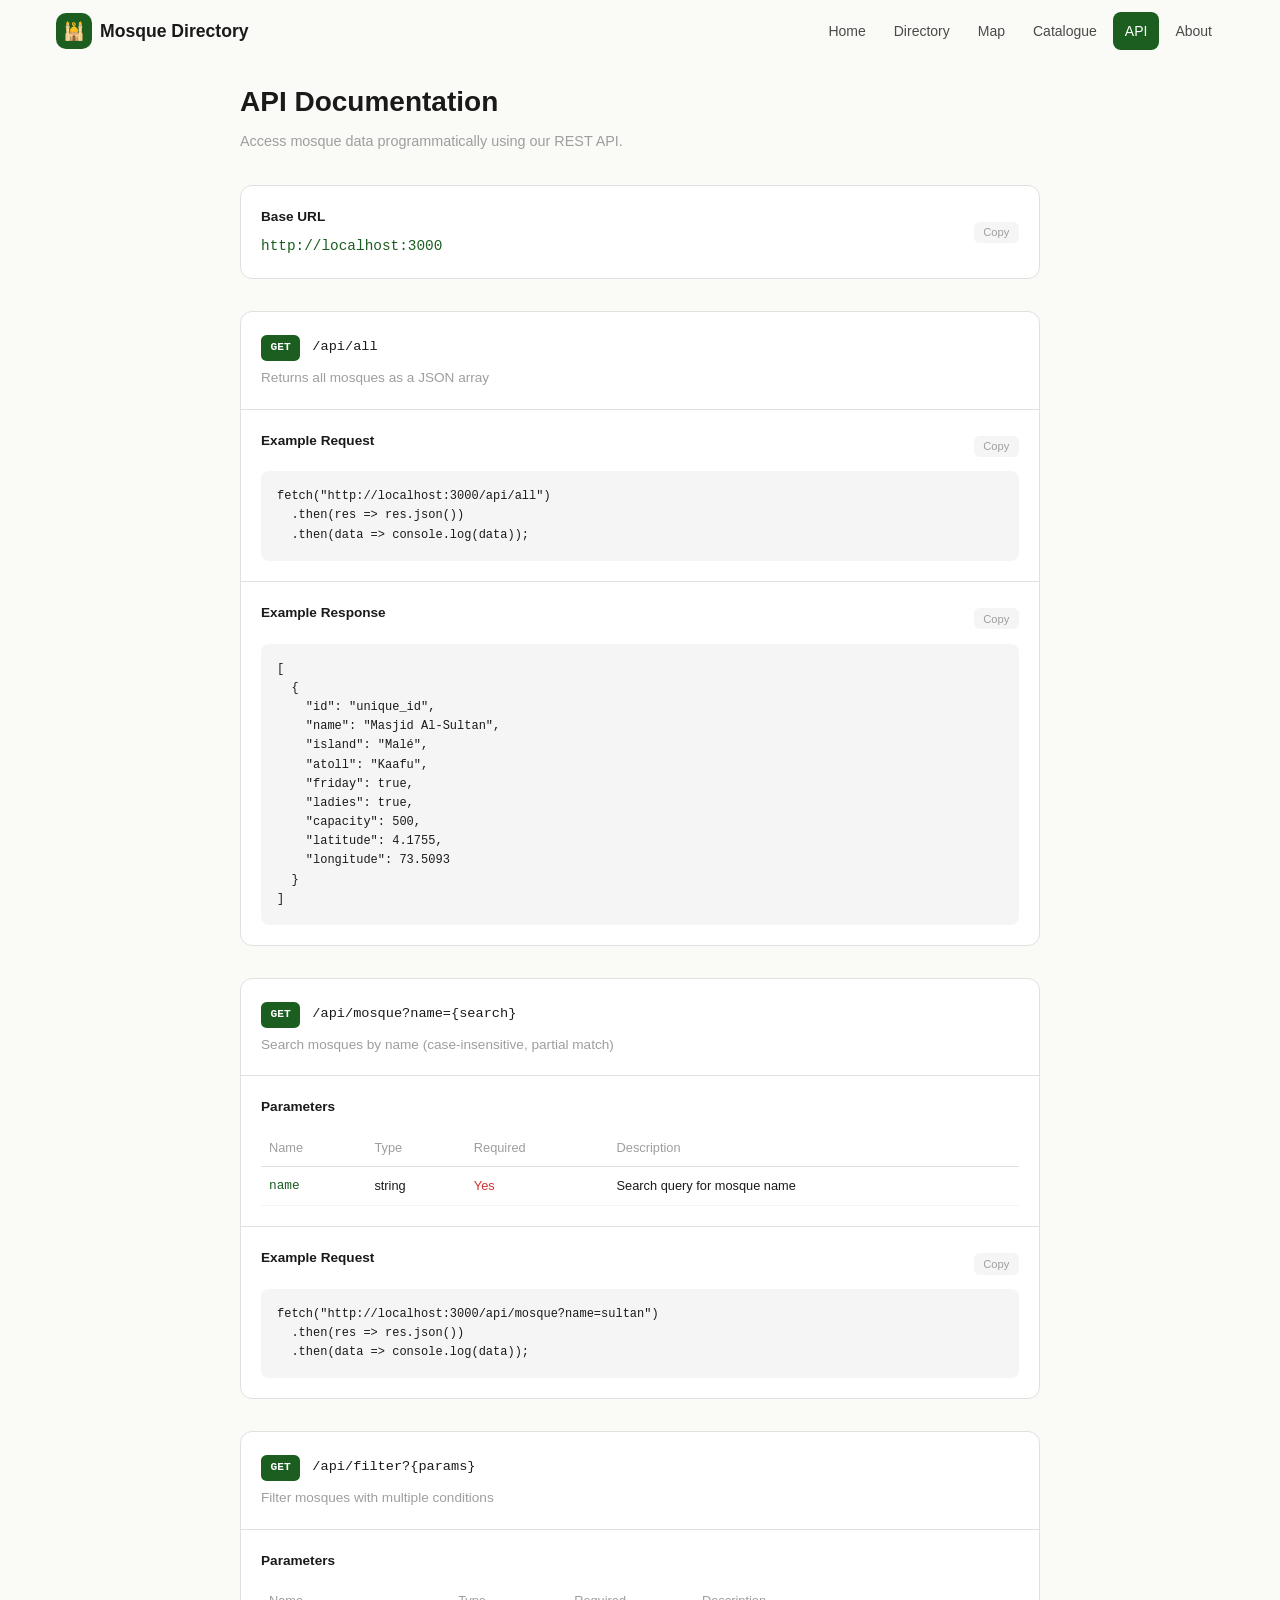
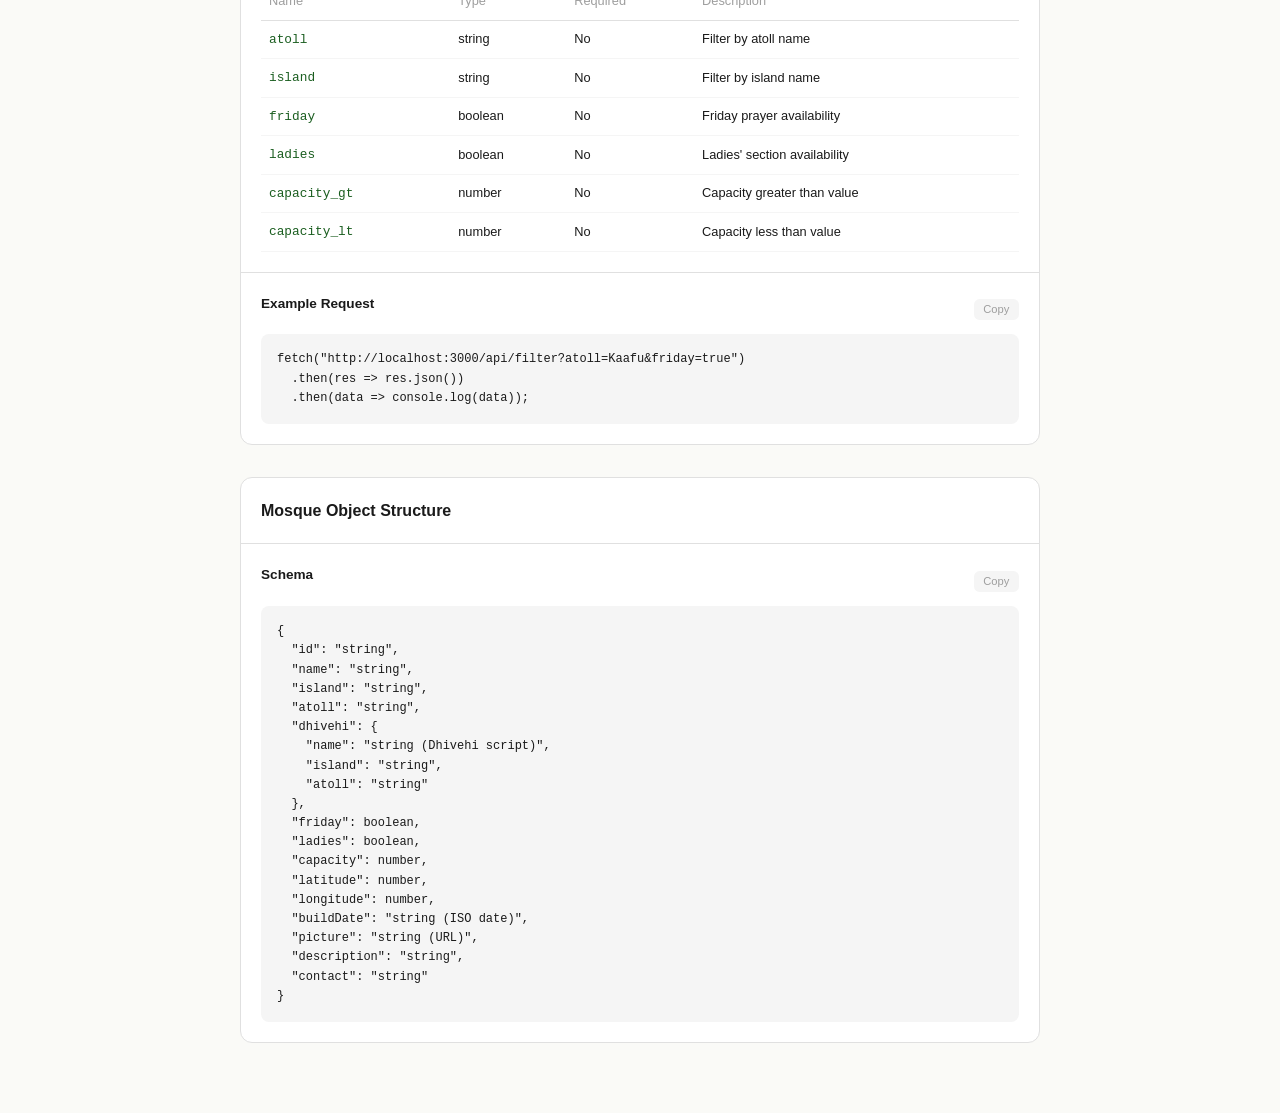
==== api-docs.html @ a1d736ab "Add files via upload" ====
<!DOCTYPE html>
<html lang="en">
<head>
  <meta charset="UTF-8">
  <meta name="viewport" content="width=device-width, initial-scale=1.0">
  <title>API Documentation — Malé Mosque Directory</title>
  <meta name="description" content="REST API documentation for the Malé Mosque Directory.">
  <link rel="stylesheet" href="css/styles.css">
</head>
<body>
  <div id="navbar-root"></div>

  <div class="section" style="padding-top:5rem">
    <div class="container" style="max-width:800px">
      <h1 style="font-size:1.75rem; font-weight:700; margin-bottom:.35rem;">API Documentation</h1>
      <p style="color:var(--gray-500); font-size:.9rem; margin-bottom:2rem;">Access mosque data programmatically using our REST API.</p>

      <!-- Base URL -->
      <div class="api-base api-section">
        <div>
          <h2 style="font-size:.85rem; font-weight:600; margin-bottom:.25rem;">Base URL</h2>
          <code id="base-url">http://localhost:3000</code>
        </div>
        <button class="copy-btn" onclick="copyText(document.getElementById('base-url').textContent)">Copy</button>
      </div>

      <!-- GET /api/all -->
      <div class="api-endpoint api-section">
        <div class="api-endpoint-header">
          <div><span class="api-method">GET</span><code>/api/all</code></div>
          <p>Returns all mosques as a JSON array</p>
        </div>
        <div class="api-code">
          <div class="api-code-header"><h3>Example Request</h3><button class="copy-btn" onclick="copyText(this.closest('.api-code').querySelector('pre').textContent)">Copy</button></div>
          <pre class="api-pre">fetch("http://localhost:3000/api/all")
  .then(res => res.json())
  .then(data => console.log(data));</pre>
        </div>
        <div class="api-code">
          <div class="api-code-header"><h3>Example Response</h3><button class="copy-btn" onclick="copyText(this.closest('.api-code').querySelector('pre').textContent)">Copy</button></div>
          <pre class="api-pre">[
  {
    "id": "unique_id",
    "name": "Masjid Al-Sultan",
    "island": "Malé",
    "atoll": "Kaafu",
    "friday": true,
    "ladies": true,
    "capacity": 500,
    "latitude": 4.1755,
    "longitude": 73.5093
  }
]</pre>
        </div>
      </div>

      <!-- GET /api/mosque -->
      <div class="api-endpoint api-section">
        <div class="api-endpoint-header">
          <div><span class="api-method">GET</span><code>/api/mosque?name={search}</code></div>
          <p>Search mosques by name (case-insensitive, partial match)</p>
        </div>
        <div class="api-params">
          <h3>Parameters</h3>
          <table class="api-table">
            <thead><tr><th>Name</th><th>Type</th><th>Required</th><th>Description</th></tr></thead>
            <tbody><tr><td><code>name</code></td><td>string</td><td style="color:#d32f2f">Yes</td><td>Search query for mosque name</td></tr></tbody>
          </table>
        </div>
        <div class="api-code">
          <div class="api-code-header"><h3>Example Request</h3><button class="copy-btn" onclick="copyText(this.closest('.api-code').querySelector('pre').textContent)">Copy</button></div>
          <pre class="api-pre">fetch("http://localhost:3000/api/mosque?name=sultan")
  .then(res => res.json())
  .then(data => console.log(data));</pre>
        </div>
      </div>

      <!-- GET /api/filter -->
      <div class="api-endpoint api-section">
        <div class="api-endpoint-header">
          <div><span class="api-method">GET</span><code>/api/filter?{params}</code></div>
          <p>Filter mosques with multiple conditions</p>
        </div>
        <div class="api-params">
          <h3>Parameters</h3>
          <table class="api-table">
            <thead><tr><th>Name</th><th>Type</th><th>Required</th><th>Description</th></tr></thead>
            <tbody>
              <tr><td><code>atoll</code></td><td>string</td><td>No</td><td>Filter by atoll name</td></tr>
              <tr><td><code>island</code></td><td>string</td><td>No</td><td>Filter by island name</td></tr>
              <tr><td><code>friday</code></td><td>boolean</td><td>No</td><td>Friday prayer availability</td></tr>
              <tr><td><code>ladies</code></td><td>boolean</td><td>No</td><td>Ladies' section availability</td></tr>
              <tr><td><code>capacity_gt</code></td><td>number</td><td>No</td><td>Capacity greater than value</td></tr>
              <tr><td><code>capacity_lt</code></td><td>number</td><td>No</td><td>Capacity less than value</td></tr>
            </tbody>
          </table>
        </div>
        <div class="api-code">
          <div class="api-code-header"><h3>Example Request</h3><button class="copy-btn" onclick="copyText(this.closest('.api-code').querySelector('pre').textContent)">Copy</button></div>
          <pre class="api-pre">fetch("http://localhost:3000/api/filter?atoll=Kaafu&friday=true")
  .then(res => res.json())
  .then(data => console.log(data));</pre>
        </div>
      </div>

      <!-- Mosque Object -->
      <div class="api-endpoint api-section">
        <div class="api-endpoint-header">
          <div><h2 style="font-size:1rem;font-weight:700">Mosque Object Structure</h2></div>
        </div>
        <div class="api-code">
          <div class="api-code-header"><h3>Schema</h3><button class="copy-btn" onclick="copyText(this.closest('.api-code').querySelector('pre').textContent)">Copy</button></div>
          <pre class="api-pre">{
  "id": "string",
  "name": "string",
  "island": "string",
  "atoll": "string",
  "dhivehi": {
    "name": "string (Dhivehi script)",
    "island": "string",
    "atoll": "string"
  },
  "friday": boolean,
  "ladies": boolean,
  "capacity": number,
  "latitude": number,
  "longitude": number,
  "buildDate": "string (ISO date)",
  "picture": "string (URL)",
  "description": "string",
  "contact": "string"
}</pre>
        </div>
      </div>
    </div>
  </div>

  <script src="js/navbar.js"></script>
  <script src="js/app.js"></script>
  <script>
    document.getElementById("navbar-root").innerHTML = getNavbarHTML("api-docs.html");
    initNavbar();

    function copyText(text) {
      navigator.clipboard.writeText(text).then(function() {
        // Brief feedback
        var btns = document.querySelectorAll(".copy-btn");
        // Simple alert for now
      });
      alert("Copied to clipboard!");
    }
  </script>
</body>
</html>
---- css/styles.css ----
/* ============================================
   Malé Mosque Directory — Custom Styles
   ============================================ */

/* ---------- CSS Variables ---------- */
:root {
  --green-900: #1B5E20;
  --green-700: #2E7D32;
  --green-600: #388E3C;
  --green-500: #43A047;
  --green-100: #E8F5E9;
  --green-50: #F1F8E9;
  --gold-600: #FFB300;
  --gold-500: #FFC107;
  --gold-100: #FFF8E1;
  --ocean-700: #0277BD;
  --ocean-600: #0288D1;
  --ocean-100: #E1F5FE;
  --sand-100: #FFF8E1;
  --sand-50: #FFFDE7;
  --gray-900: #1A1A1A;
  --gray-700: #4A4A4A;
  --gray-500: #9E9E9E;
  --gray-300: #E0E0E0;
  --gray-100: #F5F5F5;
  --bg: #FAFAF7;
  --card: #FFFFFF;
  --radius: 0.75rem;
  --shadow-sm: 0 1px 3px rgba(0,0,0,0.08);
  --shadow-md: 0 4px 12px rgba(0,0,0,0.1);
  --shadow-lg: 0 8px 30px rgba(0,0,0,0.12);
  --shadow-xl: 0 20px 50px rgba(0,0,0,0.15);
}

/* ---------- Base ---------- */
* { box-sizing: border-box; margin: 0; padding: 0; }
body {
  font-family: -apple-system, BlinkMacSystemFont, 'Segoe UI', Roboto, 'Helvetica Neue', Arial, sans-serif;
  background: var(--bg);
  color: var(--gray-900);
  line-height: 1.6;
  -webkit-font-smoothing: antialiased;
}
a { color: inherit; text-decoration: none; }
img { max-width: 100%; display: block; }
button { cursor: pointer; font-family: inherit; }
input, select, textarea { font-family: inherit; }

/* ---------- Islamic Pattern BG ---------- */
.islamic-pattern {
  background-image: url("data:image/svg+xml,%3Csvg width='40' height='40' xmlns='http://www.w3.org/2000/svg'%3E%3Cpath d='M20 0L40 20L20 40L0 20Z' fill='none' stroke='%231B5E20' stroke-opacity='0.04' stroke-width='1'/%3E%3C/svg%3E");
}

/* ---------- Shimmer / Skeleton ---------- */
.shimmer {
  background: linear-gradient(90deg, var(--gray-100) 25%, #eee 50%, var(--gray-100) 75%);
  background-size: 200% 100%;
  animation: shimmer 1.5s infinite;
  border-radius: var(--radius);
}
@keyframes shimmer { 0%{background-position:-200% 0} 100%{background-position:200% 0} }

/* ---------- Animations ---------- */
@keyframes fadeInUp {
  from { opacity:0; transform:translateY(20px) }
  to   { opacity:1; transform:translateY(0) }
}
@keyframes slideUp {
  from { opacity:0; transform:translateY(100%) }
  to   { opacity:1; transform:translateY(0) }
}
@keyframes bounceIn {
  0%  { transform:scale(0) }
  50% { transform:scale(1.08) }
  100%{ transform:scale(1) }
}
@keyframes spin { to { transform:rotate(360deg) } }

.animate-fade-in-up { animation: fadeInUp .5s ease-out forwards; }
.animate-slide-up   { animation: slideUp .4s ease-out forwards; }
.animate-bounce-in  { animation: bounceIn .35s ease-out forwards; }

/* ---------- Navbar ---------- */
.navbar {
  position: fixed; top:0; left:0; right:0; z-index:50;
  transition: background .3s, box-shadow .3s;
}
.navbar.scrolled {
  background: rgba(255,255,255,.95);
  backdrop-filter: blur(12px);
  box-shadow: var(--shadow-sm);
}
.navbar-inner {
  max-width: 1200px; margin:0 auto;
  display:flex; align-items:center; justify-content:space-between;
  padding: .75rem 1rem;
}
.nav-logo { display:flex; align-items:center; gap:.5rem; font-weight:700; font-size:1.1rem; }
.nav-logo-icon {
  width:36px; height:36px; border-radius:10px;
  background: var(--green-900); color:#fff;
  display:flex; align-items:center; justify-content:center; font-size:1.1rem;
}
.nav-links { display:flex; gap:.25rem; }
.nav-links a {
  padding: .5rem .75rem; border-radius: .5rem;
  font-size:.875rem; font-weight:500;
  color: var(--gray-700); transition: all .2s;
}
.nav-links a:hover { background: var(--gray-100); color: var(--gray-900); }
.nav-links a.active { background: var(--green-900); color:#fff; }
.hamburger { display:none; background:none; border:none; padding:.5rem; cursor:pointer; }
.hamburger svg { width:24px; height:24px; }
.mobile-menu {
  display:none; background:rgba(255,255,255,.97);
  backdrop-filter:blur(12px); border-top:1px solid var(--gray-300);
  padding: .5rem 1rem;
}
.mobile-menu.open { display:block; }
.mobile-menu a {
  display:block; padding:.75rem 1rem; border-radius:.5rem;
  font-size:.875rem; font-weight:500; color:var(--gray-700); transition:all .2s;
}
.mobile-menu a:hover { background:var(--gray-100); }
.mobile-menu a.active { background:var(--green-900); color:#fff; }
@media(max-width:768px) {
  .nav-links { display:none; }
  .hamburger { display:block; }
}

/* ---------- Hero ---------- */
.hero {
  padding: 7rem 1rem 4rem;
  text-align:center;
  background: linear-gradient(180deg, rgba(27,94,32,.04) 0%, transparent 100%);
}
.hero h1 { font-size:2.5rem; font-weight:800; line-height:1.15; margin-bottom:1rem; }
.hero h1 .accent { color: var(--green-900); }
.hero p { font-size:1.1rem; color:var(--gray-700); max-width:560px; margin:0 auto 2rem; }
@media(min-width:768px) { .hero h1 { font-size:3.25rem; } }
@media(min-width:1024px) { .hero h1 { font-size:3.75rem; } }

/* ---------- Search Bar ---------- */
.search-wrap { max-width:640px; margin:0 auto; position:relative; }
.search-input {
  width:100%; padding:1rem 3rem 1rem 3rem;
  border:1px solid var(--gray-300); border-radius:1rem;
  background:var(--card); font-size:1rem;
  box-shadow: var(--shadow-md); transition: all .2s;
  color: var(--gray-900);
}
.search-input:focus { outline:none; border-color:var(--green-700); box-shadow:0 0 0 3px rgba(46,125,50,.15); }
.search-icon { position:absolute; left:1rem; top:50%; transform:translateY(-50%); color:var(--gray-500); pointer-events:none; }
.filter-toggle { position:absolute; right:.75rem; top:50%; transform:translateY(-50%); background:none; border:none; color:var(--gray-500); padding:.5rem; border-radius:.5rem; transition:all .2s; cursor:pointer; }
.filter-toggle:hover { background:var(--gray-100); }

/* ---------- Filters Panel ---------- */
.filters-panel {
  max-height:0; overflow:hidden; opacity:0;
  transition: max-height .3s, opacity .3s, margin .3s;
}
.filters-panel.open { max-height:200px; opacity:1; margin-top:.75rem; }
.filters-inner {
  background:var(--card); border:1px solid var(--gray-300);
  border-radius:var(--radius); padding:1rem; box-shadow:var(--shadow-md);
}
.filters-grid { display:grid; grid-template-columns:1fr 1fr; gap:.75rem; }
@media(min-width:768px) { .filters-grid { grid-template-columns:repeat(4,1fr); } }
.filter-select, .filter-checkbox-label {
  padding:.5rem .75rem; border-radius:.5rem;
  border:1px solid var(--gray-300); background:var(--bg);
  font-size:.875rem; color:var(--gray-900);
}
.filter-select:focus { outline:none; border-color:var(--green-700); }
.filter-checkbox-label { display:flex; align-items:center; gap:.5rem; border:none; background:none; cursor:pointer; }
.filter-checkbox-label input { accent-color:var(--green-900); }

/* ---------- Stats Row ---------- */
.stats-row { display:flex; justify-content:center; gap:3rem; margin-top:2rem; }
.stat { text-align:center; }
.stat-value { font-size:1.75rem; font-weight:800; color:var(--green-900); }
.stat-label { font-size:.75rem; color:var(--gray-500); }

/* ---------- Cards Grid ---------- */
.cards-grid { display:grid; gap:1.5rem; }
@media(min-width:640px)  { .cards-grid { grid-template-columns:repeat(2,1fr); } }
@media(min-width:1024px) { .cards-grid { grid-template-columns:repeat(3,1fr); } }
@media(min-width:1280px) { .cards-grid { grid-template-columns:repeat(4,1fr); } }

/* ---------- Mosque Card ---------- */
.mosque-card {
  background:var(--card); border:1px solid var(--gray-300);
  border-radius:var(--radius); overflow:hidden;
  box-shadow:var(--shadow-sm);
  transition: transform .3s, box-shadow .3s;
}
.mosque-card:hover { transform:translateY(-4px); box-shadow:var(--shadow-lg); }
.card-img { height:176px; overflow:hidden; position:relative; background:linear-gradient(135deg, var(--green-100), var(--ocean-100)); }
.card-img img { width:100%; height:100%; object-fit:cover; transition:transform .5s; }
.mosque-card:hover .card-img img { transform:scale(1.05); }
.card-placeholder { width:100%; height:100%; display:flex; align-items:center; justify-content:center; }
.card-placeholder svg { width:48px; height:48px; opacity:.3; color:var(--green-900); }
.card-badges { position:absolute; top:.5rem; right:.5rem; display:flex; gap:.25rem; }
.badge {
  font-size:.7rem; font-weight:600; padding:.2rem .6rem;
  border-radius:9999px; color:#fff;
}
.badge-friday { background:var(--green-900); }
.badge-ladies { background:var(--gold-600); color:var(--gray-900); }
.card-body { padding:1rem; }
.card-body h3 { font-size:.95rem; font-weight:600; margin-bottom:.25rem; white-space:nowrap; overflow:hidden; text-overflow:ellipsis; }
.card-body .dhivehi { font-size:.8rem; color:var(--gray-500); direction:rtl; margin-bottom:.25rem; white-space:nowrap; overflow:hidden; text-overflow:ellipsis; }
.card-body .location { font-size:.8rem; color:var(--gray-500); margin-bottom:.75rem; }
.card-body .capacity { font-size:.75rem; color:var(--gray-500); margin-bottom:.75rem; display:flex; align-items:center; gap:.35rem; }
.card-actions { display:flex; gap:.5rem; }
.btn {
  flex:1; padding:.5rem; border-radius:.5rem;
  font-size:.8rem; font-weight:600; border:none;
  transition:all .2s; text-align:center; cursor:pointer;
}
.btn-primary { background:var(--green-900); color:#fff; }
.btn-primary:hover { background:var(--green-700); }
.btn-outline { background:none; border:1px solid var(--gray-300); color:var(--gray-900); }
.btn-outline:hover { background:var(--gray-100); }
.btn-lg { padding:.75rem 2rem; font-size:.95rem; border-radius:.75rem; }

/* ---------- Quick Links Grid ---------- */
.quick-grid { display:grid; grid-template-columns:repeat(2,1fr); gap:1rem; }
.quick-card {
  background:var(--card); border:1px solid var(--gray-300);
  border-radius:var(--radius); padding:1.25rem;
  transition:all .3s; cursor:pointer; text-align:left;
}
.quick-card:hover { box-shadow:var(--shadow-md); transform:translateY(-2px); }
.quick-card .icon { font-size:1.5rem; margin-bottom:.5rem; }
.quick-card h3 { font-size:.875rem; font-weight:600; }
.quick-card p { font-size:.75rem; color:var(--gray-500); }

/* ---------- Carousel ---------- */
.carousel-box {
  background:var(--card); border:1px solid var(--gray-300);
  border-radius:1rem; padding:2rem; min-height:240px;
  position:relative; overflow:hidden;
}
.carousel-slide {
  position:absolute; inset:0; padding:2rem;
  display:flex; flex-direction:column; justify-content:center;
  opacity:0; transform:translateX(20px);
  transition: opacity .5s, transform .5s;
}
.carousel-slide.active { opacity:1; transform:translateX(0); position:relative; }
.carousel-slide .slide-icon { font-size:2.5rem; margin-bottom:.75rem; }
.carousel-slide h3 { font-size:1.25rem; font-weight:700; margin-bottom:.5rem; }
.carousel-slide p { font-size:.875rem; color:var(--gray-700); }
.carousel-dots { position:absolute; bottom:1rem; left:2rem; display:flex; gap:.4rem; z-index:10; }
.carousel-dot {
  width:8px; height:8px; border-radius:9999px;
  background:var(--gray-300); border:none; padding:0; cursor:pointer;
  transition: all .3s;
}
.carousel-dot.active { background:var(--green-900); width:24px; }

/* ---------- Section ---------- */
.section { padding:3rem 1rem; }
.section-muted { background: var(--gray-100); }
.container { max-width:1200px; margin:0 auto; }
.section-header { display:flex; align-items:center; justify-content:space-between; margin-bottom:1.5rem; flex-wrap:wrap; gap:.5rem; }
.section-header h2 { font-size:1.25rem; font-weight:700; }
.clear-btn { font-size:.875rem; color:var(--green-900); background:none; border:none; cursor:pointer; }
.clear-btn:hover { text-decoration:underline; }

/* ---------- Directory Controls ---------- */
.dir-controls {
  background:var(--card); border:1px solid var(--gray-300);
  border-radius:var(--radius); padding:1rem; margin-bottom:1.5rem;
}
.dir-controls-row { display:flex; flex-wrap:wrap; gap:.75rem; }
.dir-controls-row input[type="text"] {
  flex:1; min-width:200px; padding:.5rem .75rem;
  border:1px solid var(--gray-300); border-radius:.5rem;
  background:var(--bg); font-size:.875rem; color:var(--gray-900);
}
.dir-controls-row input[type="text"]:focus { outline:none; border-color:var(--green-700); }
.dir-controls-bottom { display:flex; flex-wrap:wrap; align-items:center; justify-content:space-between; gap:.75rem; margin-top:.75rem; }
.view-toggle { display:flex; border:1px solid var(--gray-300); border-radius:.5rem; overflow:hidden; }
.view-toggle button { padding:.5rem; background:none; border:none; transition:all .2s; color:var(--gray-700); cursor:pointer; }
.view-toggle button.active { background:var(--green-900); color:#fff; }
.view-toggle button:hover:not(.active) { background:var(--gray-100); }

/* ---------- List View ---------- */
.list-item {
  background:var(--card); border:1px solid var(--gray-300);
  border-radius:.5rem; padding:1rem;
  display:flex; align-items:center; gap:1rem;
  transition: box-shadow .2s; cursor:pointer; margin-bottom:.5rem;
}
.list-item:hover { box-shadow:var(--shadow-md); }
.list-icon { width:48px; height:48px; border-radius:.5rem; background:var(--green-100); display:flex; align-items:center; justify-content:center; font-size:1.25rem; flex-shrink:0; }
.list-info { flex:1; min-width:0; }
.list-info h3 { font-size:.875rem; font-weight:600; margin:0 0 .25rem 0; white-space:nowrap; overflow:hidden; text-overflow:ellipsis; }
.list-info p { font-size:.75rem; color:var(--gray-500); margin:0; }
.list-badges { display:flex; gap:.35rem; flex-shrink:0; }
@media(max-width:640px) { .list-badges { display:none; } }
.list-map-btn { font-size:.75rem; color:var(--green-900); background:none; border:none; flex-shrink:0; cursor:pointer; }
.list-map-btn:hover { text-decoration:underline; }

/* ---------- Modal ---------- */
.modal-overlay {
  position:fixed; inset:0; z-index:999;
  display:flex; align-items:center; justify-content:center;
  padding:1rem; background:rgba(0,0,0,.4); backdrop-filter:blur(4px);
  opacity:0; pointer-events:none; transition:opacity .25s;
}
.modal-overlay.open { opacity:1; pointer-events:auto; }
.modal-content {
  background:var(--card); border-radius:1rem;
  max-width:480px; width:100%; max-height:85vh; overflow-y:auto;
  box-shadow:var(--shadow-xl); transform:scale(.92); transition:transform .25s;
  position:relative;
}
.modal-overlay.open .modal-content { transform:scale(1); }
.modal-close {
  position:absolute; top:.75rem; right:.75rem; z-index:10;
  width:32px; height:32px; border-radius:50%;
  background:rgba(255,255,255,.8); backdrop-filter:blur(4px);
  border:none; font-size:1rem; display:flex; align-items:center; justify-content:center;
  transition: background .2s; cursor:pointer;
}
.modal-close:hover { background:var(--gray-100); }
.modal-img { width:100%; height:200px; object-fit:cover; border-radius:1rem 1rem 0 0; }
.modal-body { padding:1.5rem; }
.modal-body h2 { font-size:1.2rem; font-weight:700; margin-bottom:.25rem; }
.modal-body .dhivehi { font-size:.9rem; color:var(--gray-500); direction:rtl; margin-bottom:.5rem; }
.modal-body .loc { font-size:.85rem; color:var(--gray-500); margin-bottom:1rem; }
.modal-tags { display:flex; flex-wrap:wrap; gap:.5rem; margin-bottom:1rem; }
.modal-tag {
  font-size:.75rem; font-weight:500; padding:.3rem .75rem;
  border-radius:9999px;
}
.modal-tag-green { background:var(--green-100); color:var(--green-900); }
.modal-tag-gold { background:var(--gold-100); color:var(--gray-900); }
.modal-tag-gray { background:var(--gray-100); color:var(--gray-700); }
.modal-body .desc { font-size:.85rem; color:var(--gray-700); margin-bottom:1rem; line-height:1.7; }
.modal-body .meta { font-size:.75rem; color:var(--gray-500); margin-bottom:.35rem; }
.modal-actions { display:flex; gap:.5rem; margin-top:1rem; flex-wrap:wrap; }

/* ---------- Map Page ---------- */
.map-page { height:100vh; padding-top:56px; position:relative; }
.map-container { width:100%; height:100%; }
.map-search {
  position:absolute; top:70px; left:1rem; right:1rem; z-index:400;
}
@media(min-width:768px) {
  .map-search { left:50%; transform:translateX(-50%); width:400px; right:auto; }
}
.map-search input {
  width:100%; padding:.75rem 1rem; border-radius:.75rem;
  border:1px solid var(--gray-300); background:var(--card);
  box-shadow:var(--shadow-xl); font-size:.875rem;
  color:var(--gray-900);
}
.map-search input:focus { outline:none; border-color:var(--green-700); }
.map-suggestions {
  position:absolute; top:100%; margin-top:.25rem;
  width:100%; background:var(--card); border-radius:.75rem;
  border:1px solid var(--gray-300); box-shadow:var(--shadow-xl);
  overflow:hidden; z-index:401;
}
.map-suggestion {
  width:100%; text-align:left; padding:.75rem 1rem;
  border:none; background:none; border-bottom:1px solid var(--gray-100);
  cursor:pointer; transition:background .15s;
}
.map-suggestion:last-child { border-bottom:none; }
.map-suggestion:hover { background:var(--gray-100); }
.map-suggestion h4 { font-size:.85rem; font-weight:500; margin:0 0 .25rem 0; }
.map-suggestion p { font-size:.7rem; color:var(--gray-500); margin:0; }
.map-controls {
  position:absolute; bottom:1.5rem; right:1rem; z-index:400;
  display:flex; flex-direction:column; gap:.5rem;
}
.map-ctrl-btn {
  width:40px; height:40px; background:var(--card);
  border:1px solid var(--gray-300); border-radius:.5rem;
  box-shadow:var(--shadow-md); display:flex; align-items:center;
  justify-content:center; cursor:pointer; transition:background .15s;
}
.map-ctrl-btn:hover { background:var(--gray-100); }
.map-panel {
  position:absolute; bottom:0; left:0; right:0; z-index:400;
  animation: slideUp .3s ease-out forwards;
}
@media(min-width:768px) {
  .map-panel { bottom:auto; top:70px; right:1rem; left:auto; width:360px; animation:fadeInUp .3s ease-out forwards; }
}
.map-panel-inner {
  background:var(--card); border-radius:1rem 1rem 0 0;
  border:1px solid var(--gray-300); box-shadow:var(--shadow-xl);
  padding:1.25rem;
}
@media(min-width:768px) { .map-panel-inner { border-radius:1rem; } }
.map-panel-header { display:flex; justify-content:space-between; align-items:flex-start; margin-bottom:.75rem; }
.map-panel-header h3 { margin:0; }
.map-panel-header p { margin:0; }
.map-panel-close { background:none; border:none; padding:.25rem; color:var(--gray-500); cursor:pointer; font-size:1.25rem; }

/* ---------- Catalogue ---------- */
.catalogue-layout { display:flex; flex-direction:column; gap:1.5rem; }
@media(min-width:768px) { .catalogue-layout { flex-direction:row; } }
.catalogue-sidebar { width:100%; }
@media(min-width:768px) { .catalogue-sidebar { width:256px; flex-shrink:0; } }
.catalogue-sidebar-desktop { display:none; }
@media(min-width:768px) { .catalogue-sidebar-desktop { display:block; } .catalogue-sidebar-mobile { display:none; } }
.sidebar-list {
  background:var(--card); border:1px solid var(--gray-300);
  border-radius:var(--radius); overflow:hidden;
}
.sidebar-header { padding:.75rem 1rem; border-bottom:1px solid var(--gray-300); font-size:.85rem; font-weight:600; }
.sidebar-scroll { max-height:60vh; overflow-y:auto; }
.sidebar-item {
  width:100%; text-align:left; padding:.75rem 1rem;
  display:flex; align-items:center; justify-content:space-between;
  border:none; background:none; font-size:.85rem;
  border-bottom:1px solid var(--gray-100); cursor:pointer;
  transition:background .15s;
}
.sidebar-item:last-child { border-bottom:none; }
.sidebar-item:hover { background:var(--gray-100); }
.sidebar-item.active { background:var(--green-900); color:#fff; }
.sidebar-item .left { display:flex; align-items:center; gap:.5rem; }
.sidebar-count {
  font-size:.7rem; padding:.15rem .5rem;
  border-radius:9999px; background:var(--gray-100);
}
.sidebar-item.active .sidebar-count { background:rgba(255,255,255,.2); color:#fff; }
.catalogue-content { flex:1; }
.catalogue-empty { text-align:center; padding:4rem 0; }
.catalogue-empty .icon { font-size:2.5rem; margin-bottom:.75rem; }
.catalogue-empty h3 { font-size:1.1rem; font-weight:600; margin-bottom:.25rem; }
.catalogue-empty p { font-size:.85rem; color:var(--gray-500); }

/* ---------- API Docs ---------- */
.api-section { margin-bottom:2rem; }
.api-base {
  background:var(--card); border:1px solid var(--gray-300);
  border-radius:var(--radius); padding:1.25rem;
  display:flex; align-items:center; justify-content:space-between;
  flex-wrap:wrap; gap:1rem;
}
.api-base code { font-family:'SFMono-Regular',Consolas,monospace; font-size:.9rem; color:var(--green-900); word-break:break-all; }
.api-endpoint {
  background:var(--card); border:1px solid var(--gray-300);
  border-radius:var(--radius); overflow:hidden;
}
.api-endpoint-header { padding:1.25rem; border-bottom:1px solid var(--gray-300); }
.api-method {
  display:inline-block; font-size:.7rem; font-weight:700;
  font-family:monospace; padding:.25rem .6rem; border-radius:.35rem;
  background:var(--green-900); color:#fff; margin-right:.75rem;
}
.api-endpoint-header code { font-family:monospace; font-size:.85rem; }
.api-endpoint-header p { font-size:.85rem; color:var(--gray-500); margin-top:.35rem; }
.api-params { padding:1.25rem; border-bottom:1px solid var(--gray-300); }
.api-params h3, .api-code h3 { font-size:.85rem; font-weight:600; margin-bottom:.75rem; }
.api-table { width:100%; font-size:.8rem; border-collapse:collapse; }
.api-table th { text-align:left; padding:.5rem; color:var(--gray-500); border-bottom:1px solid var(--gray-300); font-weight:500; }
.api-table td { padding:.5rem; border-bottom:1px solid var(--gray-100); }
.api-table td code { color:var(--green-900); font-family:monospace; }
.api-code { padding:1.25rem; border-bottom:1px solid var(--gray-300); }
.api-code:last-child { border-bottom:none; }
.api-code-header { display:flex; align-items:center; justify-content:space-between; margin-bottom:.5rem; flex-wrap:wrap; gap:.5rem; }
.api-pre {
  background:var(--gray-100); border-radius:.5rem;
  padding:1rem; overflow-x:auto; font-size:.75rem;
  font-family:'SFMono-Regular',Consolas,monospace;
  line-height:1.6; color:var(--gray-900); margin:0;
}
.copy-btn {
  font-size:.7rem; padding:.3rem .6rem; border-radius:.35rem;
  background:var(--gray-100); border:none; color:var(--gray-500);
  cursor:pointer; transition:color .15s;
}
.copy-btn:hover { color:var(--gray-900); }

/* ---------- About ---------- */
.about-card {
  background:var(--card); border:1px solid var(--gray-300);
  border-radius:var(--radius); padding:1.5rem; margin-bottom:1.5rem;
}
.about-card h2 { font-size:1.1rem; font-weight:700; margin-bottom:.75rem; }
.about-person { display:flex; align-items:center; gap:1rem; }
.about-avatar {
  width:56px; height:56px; border-radius:50%;
  display:flex; align-items:center; justify-content:center;
  font-size:1.5rem; flex-shrink:0;
}
.about-avatar-green { background:var(--green-100); }
.about-avatar-blue { background:var(--ocean-100); }
.about-person h3 { font-weight:600; font-size:.95rem; margin:0 0 .25rem 0; }
.about-person p { font-size:.8rem; color:var(--gray-500); margin:0; }
.contact-link {
  display:flex; align-items:center; gap:.75rem;
  padding:.75rem 0; font-size:.875rem; transition:color .15s;
}
.contact-link:hover { color:var(--green-900); }
.contact-icon {
  width:36px; height:36px; border-radius:.5rem;
  background:var(--gray-100); display:flex; align-items:center;
  justify-content:center; font-size:1rem; flex-shrink:0;
}

/* ---------- Spinner ---------- */
.spinner {
  width:40px; height:40px; border:4px solid var(--gray-300);
  border-top-color:var(--green-900); border-radius:50%;
  animation:spin .8s linear infinite; margin:0 auto;
}
.loading-center { display:flex; flex-direction:column; align-items:center; justify-content:center; padding:4rem 0; gap:.75rem; }
.loading-center p { font-size:.85rem; color:var(--gray-500); }

/* ---------- Error State ---------- */
.error-state { text-align:center; padding:4rem 0; }
.error-state p { color:#d32f2f; margin-bottom:1rem; }

/* ---------- Empty State ---------- */
.empty-state { text-align:center; padding:4rem 0; color:var(--gray-500); }

/* ---------- Leaflet overrides ---------- */
.leaflet-popup-content-wrapper { border-radius:12px !important; box-shadow:var(--shadow-lg) !important; }
.leaflet-popup-content { min-width:200px !important; margin:12px !important; }
.leaflet-popup-content button { width:auto !important; }

.marker-cluster-small, .marker-cluster-medium, .marker-cluster-large { background-color:rgba(27,94,32,.25) !important; }
.marker-cluster-small div, .marker-cluster-medium div, .marker-cluster-large div { background-color:var(--green-900) !important; color:#fff !important; font-weight:600; }

/* ---------- Popup action buttons ---------- */
.popup-btn {
  display: inline-block;
  margin: 4px 4px 0 0;
  padding: 6px 10px;
  font-size: 11px;
  font-weight: 500;
  border: none;
  border-radius: 4px;
  cursor: pointer;
  transition: all 0.2s ease;
}
.popup-view-btn {
  background: #1B5E20;
  color: white;
}
.popup-view-btn:hover {
  background: #0d3b12;
}
.popup-dir-btn {
  background: #FFB300;
  color: #1A1A1A;
}
.popup-dir-btn:hover {
  background: #e6a100;
}
.popup-map-btn {
  background: #0277BD;
  color: white;
}
.popup-map-btn:hover {
  background: #015f9e;
}

/* ---------- Highlighted card animation ---------- */
.mosque-card, .list-item {
  transition: all 0.3s cubic-bezier(0.4, 0, 0.2, 1);
}
.highlighted-card {
  box-shadow: 0 0 0 3px #FFB300, 0 8px 20px rgba(0,0,0,0.15) !important;
  transform: scale(1.02);
  z-index: 10;
  position: relative;
  background: white;
}

/* ---------- List action buttons ---------- */
.list-action-btn {
  width: 32px;
  height: 32px;
  border: 1px solid #e0e0e0;
  background: white;
  border-radius: 8px;
  cursor: pointer;
  display: flex;
  align-items: center;
  justify-content: center;
  font-size: 16px;
  transition: all 0.2s;
}
.list-action-btn:hover {
  background: #f5f5f5;
  border-color: #1B5E20;
}

/* ---------- Filter chip ---------- */
.filter-chip {
  display: inline-flex;
  align-items: center;
  background: #f0f0f0;
  padding: 4px 12px;
  border-radius: 20px;
  font-size: 13px;
  color: #1A1A1A;
}
.filter-chip button {
  background: none;
  border: none;
  margin-left: 8px;
  cursor: pointer;
  font-size: 14px;
  color: #666;
  transition: color 0.2s;
}
.filter-chip button:hover {
  color: #1A1A1A;
}

/* ---------- Toast notification ---------- */
.toast {
  position: fixed;
  bottom: 24px;
  left: 50%;
  transform: translateX(-50%);
  background: #1B5E20;
  color: white;
  padding: 12px 24px;
  border-radius: 40px;
  font-size: 14px;
  font-weight: 500;
  box-shadow: 0 4px 12px rgba(0,0,0,0.15);
  z-index: 2000;
  animation: slideUp 0.3s ease;
}
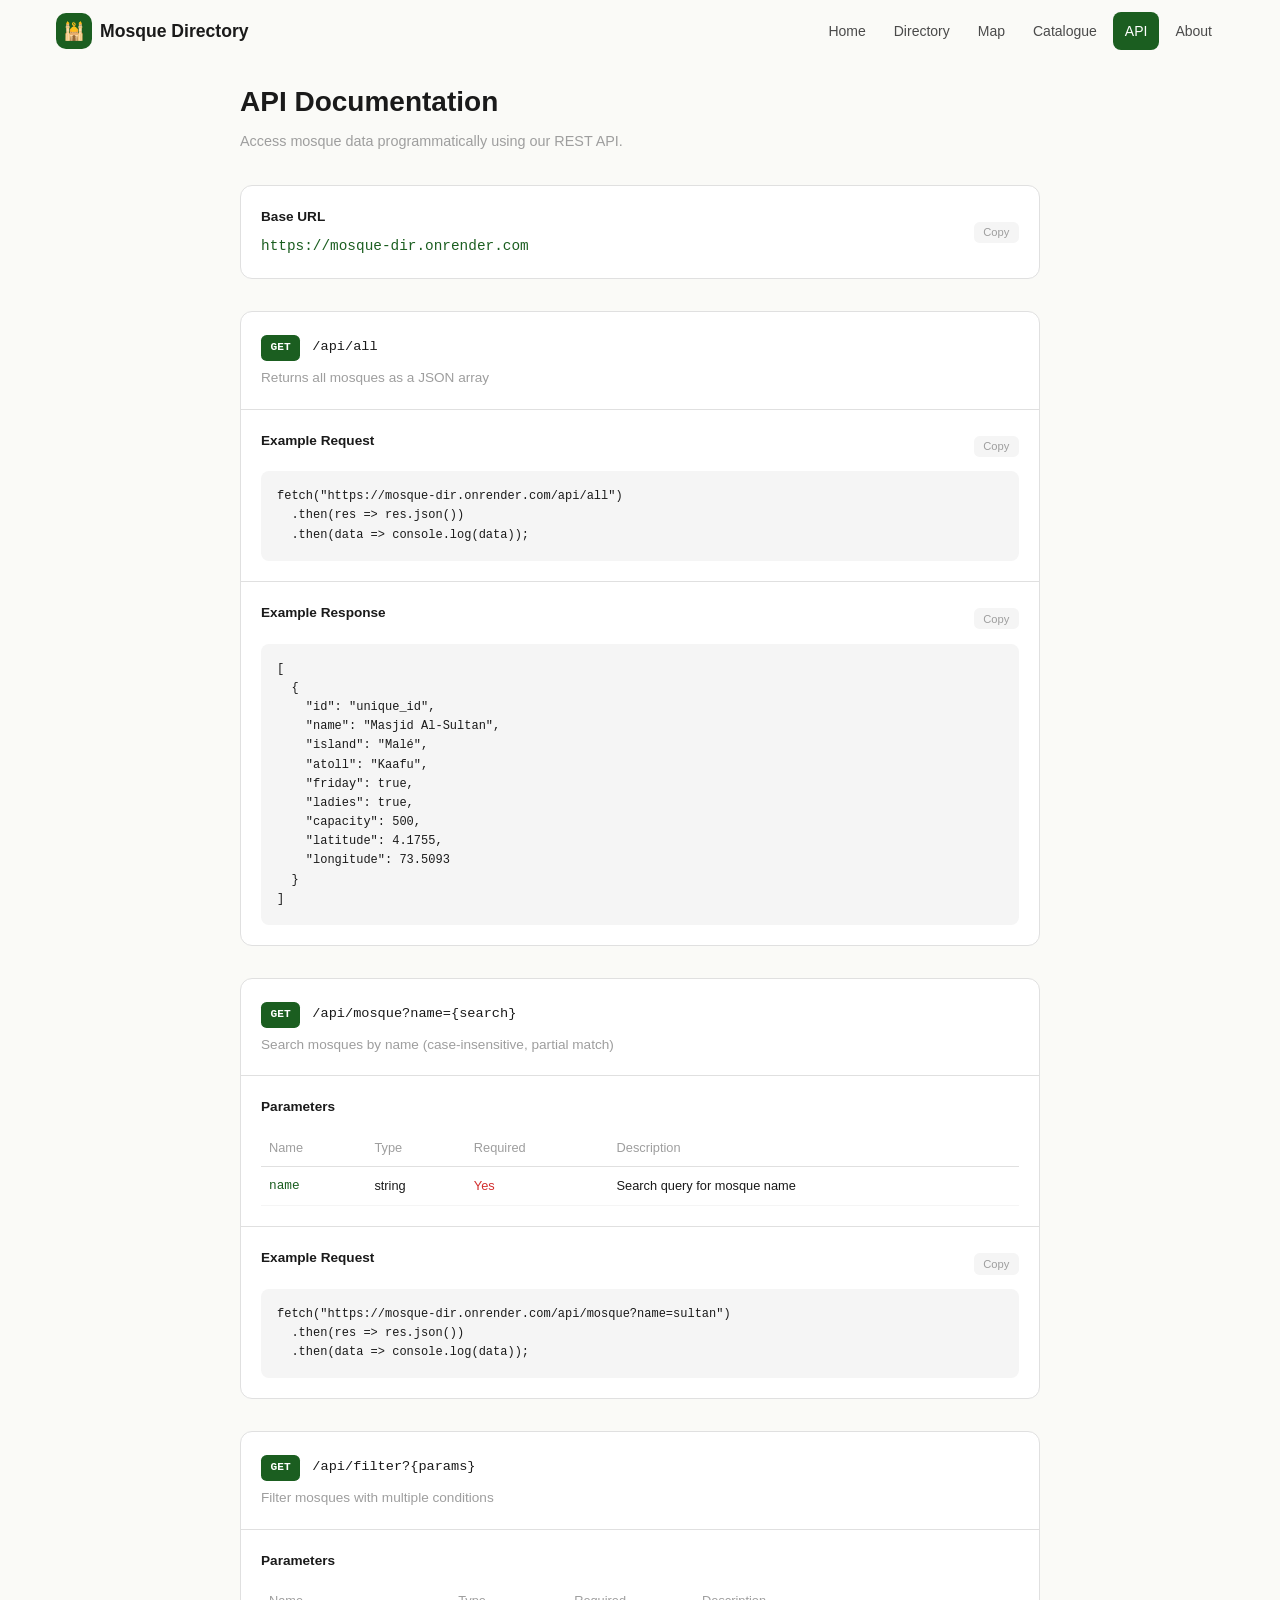
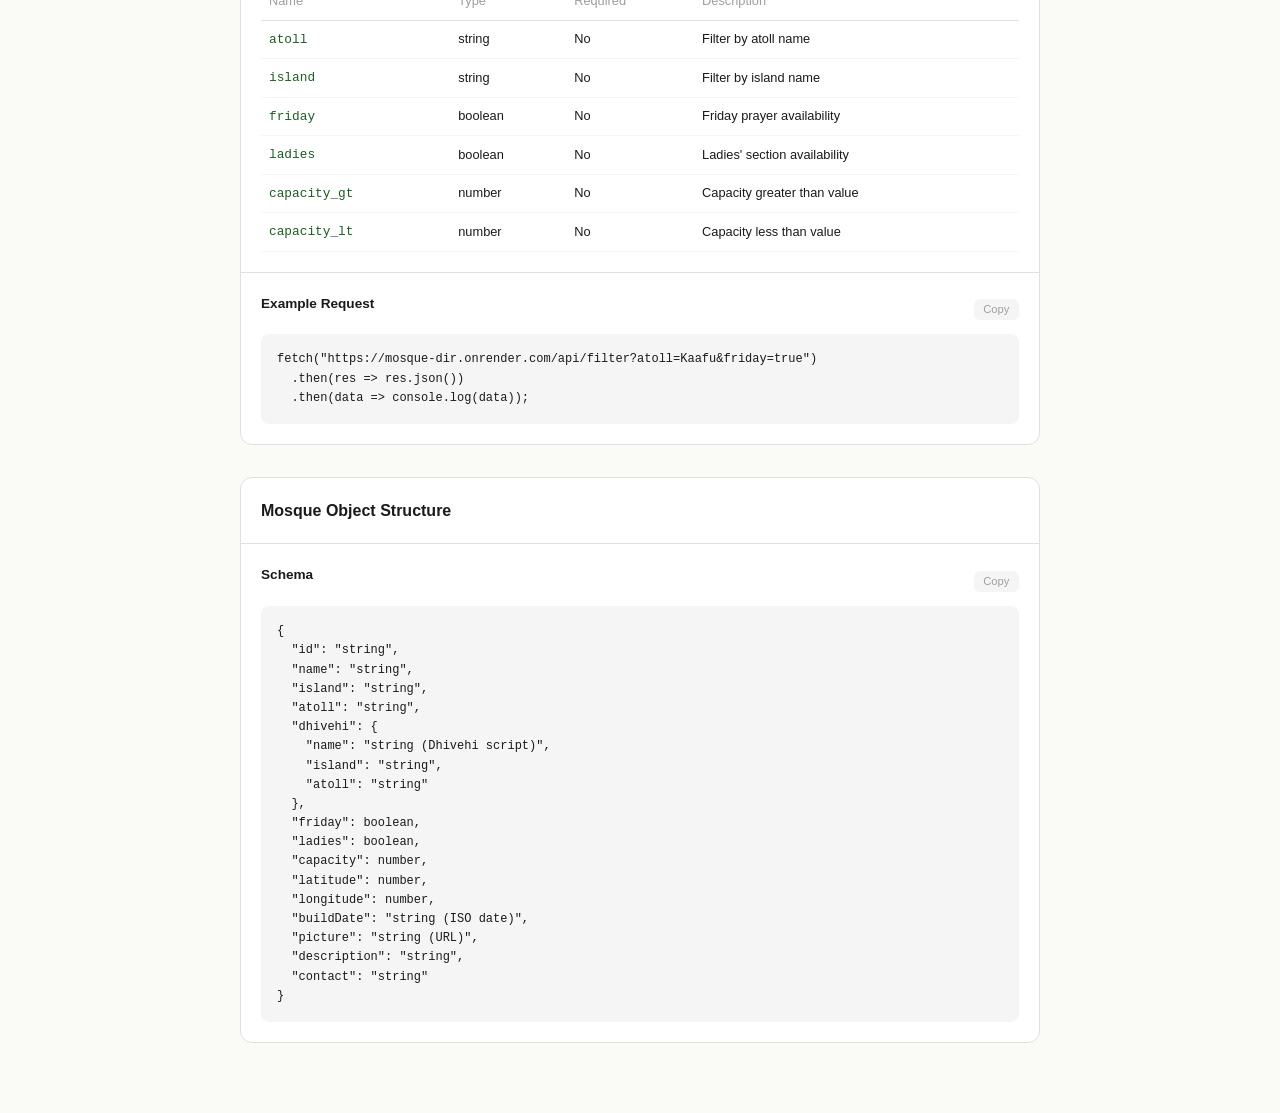
==== commit 3fdecc1f: "Update api-docs.html" ====
--- a/api-docs.html
+++ b/api-docs.html
@@ -19,7 +19,7 @@
       <div class="api-base api-section">
         <div>
           <h2 style="font-size:.85rem; font-weight:600; margin-bottom:.25rem;">Base URL</h2>
-          <code id="base-url">http://localhost:3000</code>
+          <code id="base-url">https://mosque-dir.onrender.com</code>
         </div>
         <button class="copy-btn" onclick="copyText(document.getElementById('base-url').textContent)">Copy</button>
       </div>
@@ -32,7 +32,7 @@
         </div>
         <div class="api-code">
           <div class="api-code-header"><h3>Example Request</h3><button class="copy-btn" onclick="copyText(this.closest('.api-code').querySelector('pre').textContent)">Copy</button></div>
-          <pre class="api-pre">fetch("http://localhost:3000/api/all")
+          <pre class="api-pre">fetch("https://mosque-dir.onrender.com/api/all")
   .then(res => res.json())
   .then(data => console.log(data));</pre>
         </div>
@@ -69,7 +69,7 @@
         </div>
         <div class="api-code">
           <div class="api-code-header"><h3>Example Request</h3><button class="copy-btn" onclick="copyText(this.closest('.api-code').querySelector('pre').textContent)">Copy</button></div>
-          <pre class="api-pre">fetch("http://localhost:3000/api/mosque?name=sultan")
+          <pre class="api-pre">fetch("https://mosque-dir.onrender.com/api/mosque?name=sultan")
   .then(res => res.json())
   .then(data => console.log(data));</pre>
         </div>
@@ -97,7 +97,7 @@
         </div>
         <div class="api-code">
           <div class="api-code-header"><h3>Example Request</h3><button class="copy-btn" onclick="copyText(this.closest('.api-code').querySelector('pre').textContent)">Copy</button></div>
-          <pre class="api-pre">fetch("http://localhost:3000/api/filter?atoll=Kaafu&friday=true")
+          <pre class="api-pre">fetch("https://mosque-dir.onrender.com/api/filter?atoll=Kaafu&friday=true")
   .then(res => res.json())
   .then(data => console.log(data));</pre>
         </div>
